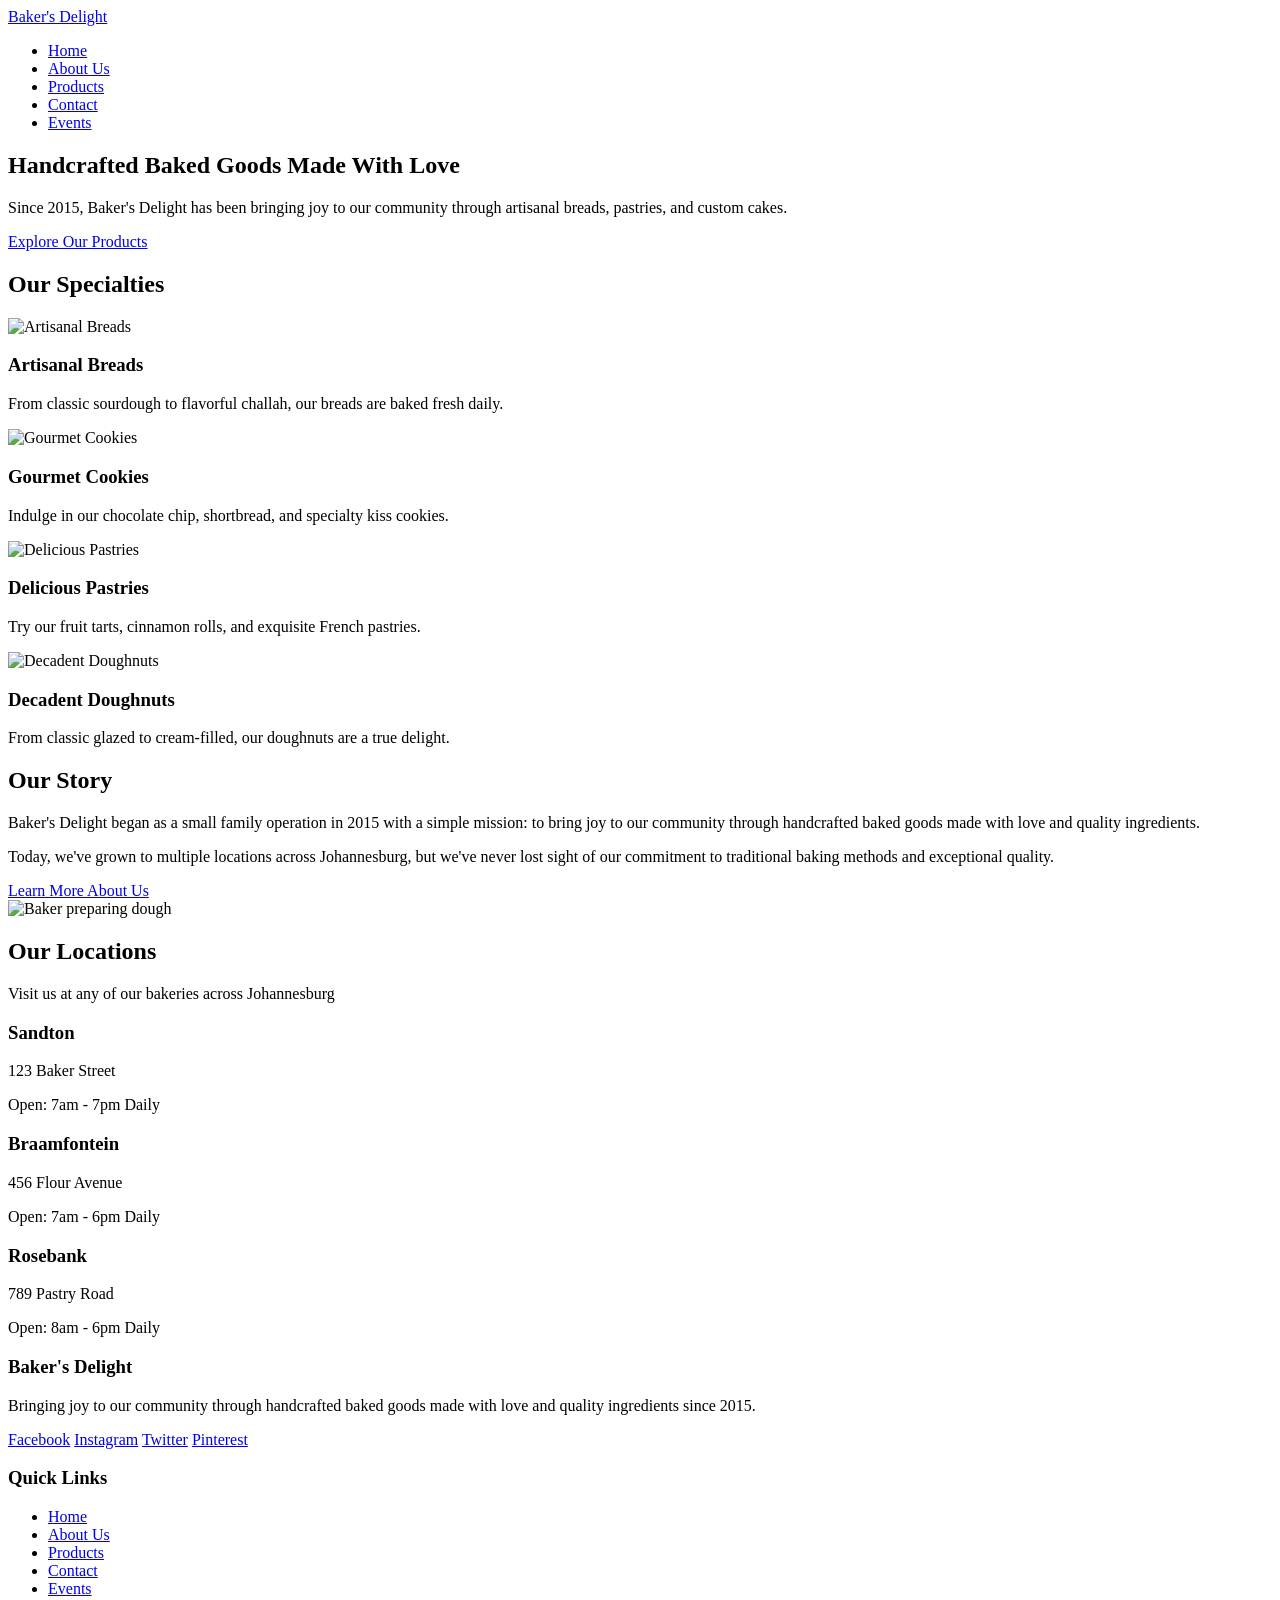
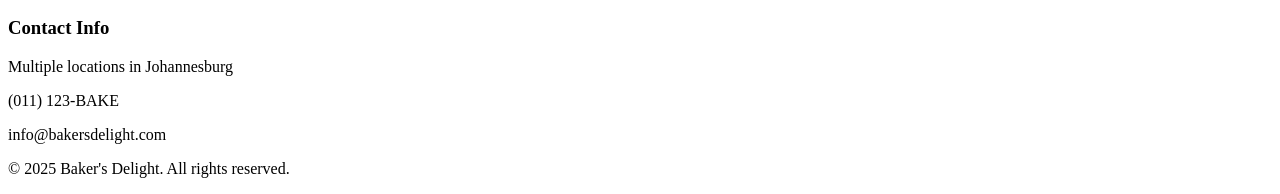
==== Bakers Delight/index.html @ 57fa1508 "Add files via upload" ====
<!DOCTYPE html>
<html lang="en">
<head>
    <meta charset="UTF-8">
    <meta name="viewport" content="width=device-width, initial-scale=1.0">
    <title>Baker's Delight - Artisanal Bakery</title>
</head>
<body>
    <!-- Header -->
    <header>
        <div>
            <a href="index.html">Baker's Delight</a>
            <nav>
                <ul>
                    <li><a href="index.html">Home</a></li>
                    <li><a href="about.html">About Us</a></li>
                    <li><a href="products.html">Products</a></li>
                    <li><a href="contact.html">Contact</a></li>
                    <li><a href="events.html">Events</a></li>
                </ul>
            </nav>
        </div>
    </header>

    <!-- Hero Section -->
    <section>
        <div>
            <h1>Handcrafted Baked Goods Made With Love</h1>
            <p>Since 2015, Baker's Delight has been bringing joy to our community through artisanal breads, pastries, and custom cakes.</p>
            <a href="products.html">Explore Our Products</a>
        </div>
    </section>

    <!-- Featured Products -->
    <section>
        <h2>Our Specialties</h2>
        <div>
            <div>
                <div>
                    <img src="https://images.unsplash.com/photo-1549931319-a545dcf3bc73?ixlib=rb-4.0.3&auto=format&fit=crop&w=300&q=80" alt="Artisanal Breads" width="300">
                </div>
                <div>
                    <h3>Artisanal Breads</h3>
                    <p>From classic sourdough to flavorful challah, our breads are baked fresh daily.</p>
                </div>
            </div>
            <div>
                <div>
                    <img src="https://images.unsplash.com/photo-1499636136210-6f4ee915583e?ixlib=rb-4.0.3&auto=format&fit=crop&w=300&q=80" alt="Gourmet Cookies" width="300">
                </div>
                <div>
                    <h3>Gourmet Cookies</h3>
                    <p>Indulge in our chocolate chip, shortbread, and specialty kiss cookies.</p>
                </div>
            </div>
            <div>
                <div>
                    <img src="https://images.unsplash.com/photo-1558315955-9c092d95b9da?ixlib=rb-4.0.3&auto=format&fit=crop&w=300&q=80" alt="Delicious Pastries" width="300">
                </div>
                <div>
                    <h3>Delicious Pastries</h3>
                    <p>Try our fruit tarts, cinnamon rolls, and exquisite French pastries.</p>
                </div>
            </div>
            <div>
                <div>
                    <img src="https://images.unsplash.com/photo-1551106652-a5bcf4b29ab6?ixlib=rb-4.0.3&auto=format&fit=crop&w=300&q=80" alt="Decadent Doughnuts" width="300">
                </div>
                <div>
                    <h3>Decadent Doughnuts</h3>
                    <p>From classic glazed to cream-filled, our doughnuts are a true delight.</p>
                </div>
            </div>
        </div>
    </section>

    <!-- About Preview -->
    <section>
        <div>
            <div>
                <h2>Our Story</h2>
                <p>Baker's Delight began as a small family operation in 2015 with a simple mission: to bring joy to our community through handcrafted baked goods made with love and quality ingredients.</p>
                <p>Today, we've grown to multiple locations across Johannesburg, but we've never lost sight of our commitment to traditional baking methods and exceptional quality.</p>
                <a href="about.html">Learn More About Us</a>
            </div>
            <div>
                <img src="https://images.unsplash.com/photo-1555507036-ab794f24d8c7?ixlib=rb-4.0.3&auto=format&fit=crop&w=300&q=80" alt="Baker preparing dough" width="300">
            </div>
        </div>
    </section>

    <!-- Locations Preview -->
    <section>
        <div>
            <h2>Our Locations</h2>
            <p>Visit us at any of our bakeries across Johannesburg</p>
            <div>
                <div>
                    <h3>Sandton</h3>
                    <p>123 Baker Street</p>
                    <p>Open: 7am - 7pm Daily</p>
                </div>
                <div>
                    <h3>Braamfontein</h3>
                    <p>456 Flour Avenue</p>
                    <p>Open: 7am - 6pm Daily</p>
                </div>
                <div>
                    <h3>Rosebank</h3>
                    <p>789 Pastry Road</p>
                    <p>Open: 8am - 6pm Daily</p>
                </div>
            </div>
        </div>
    </section>

    <!-- Footer -->
    <footer>
        <div>
            <div>
                <div>
                    <h3>Baker's Delight</h3>
                    <p>Bringing joy to our community through handcrafted baked goods made with love and quality ingredients since 2015.</p>
                    <div>
                        <a href="#">Facebook</a>
                        <a href="#">Instagram</a>
                        <a href="#">Twitter</a>
                        <a href="#">Pinterest</a>
                    </div>
                </div>
                <div>
                    <h3>Quick Links</h3>
                    <ul>
                        <li><a href="index.html">Home</a></li>
                        <li><a href="about.html">About Us</a></li>
                        <li><a href="products.html">Products</a></li>
                        <li><a href="contact.html">Contact</a></li>
                        <li><a href="events.html">Events</a></li>
                    </ul>
                </div>
                <div>
                    <h3>Contact Info</h3>
                    <p>Multiple locations in Johannesburg</p>
                    <p>(011) 123-BAKE</p>
                    <p>info@bakersdelight.com</p>
                </div>
            </div>
            <div>
                <p>&copy; 2025 Baker's Delight. All rights reserved.</p>
            </div>
        </div>
    </footer>
</body>
</html>
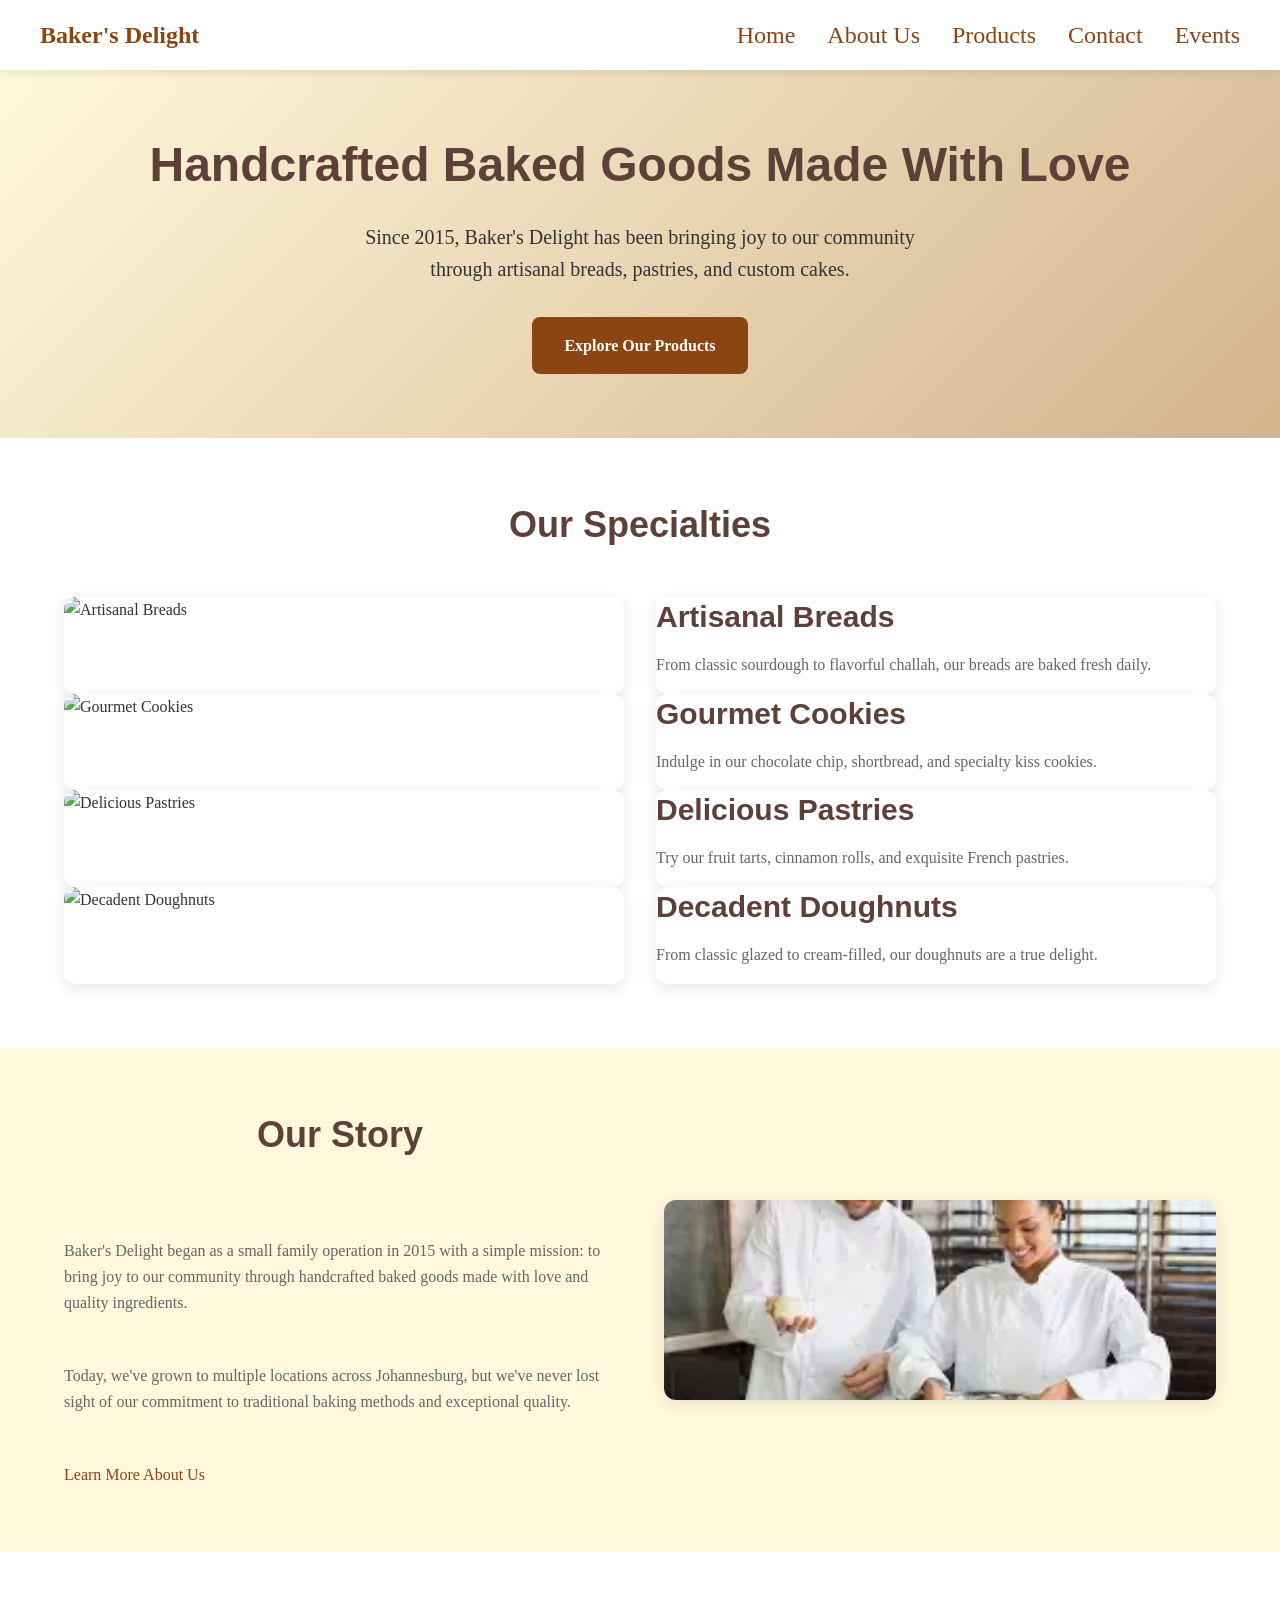
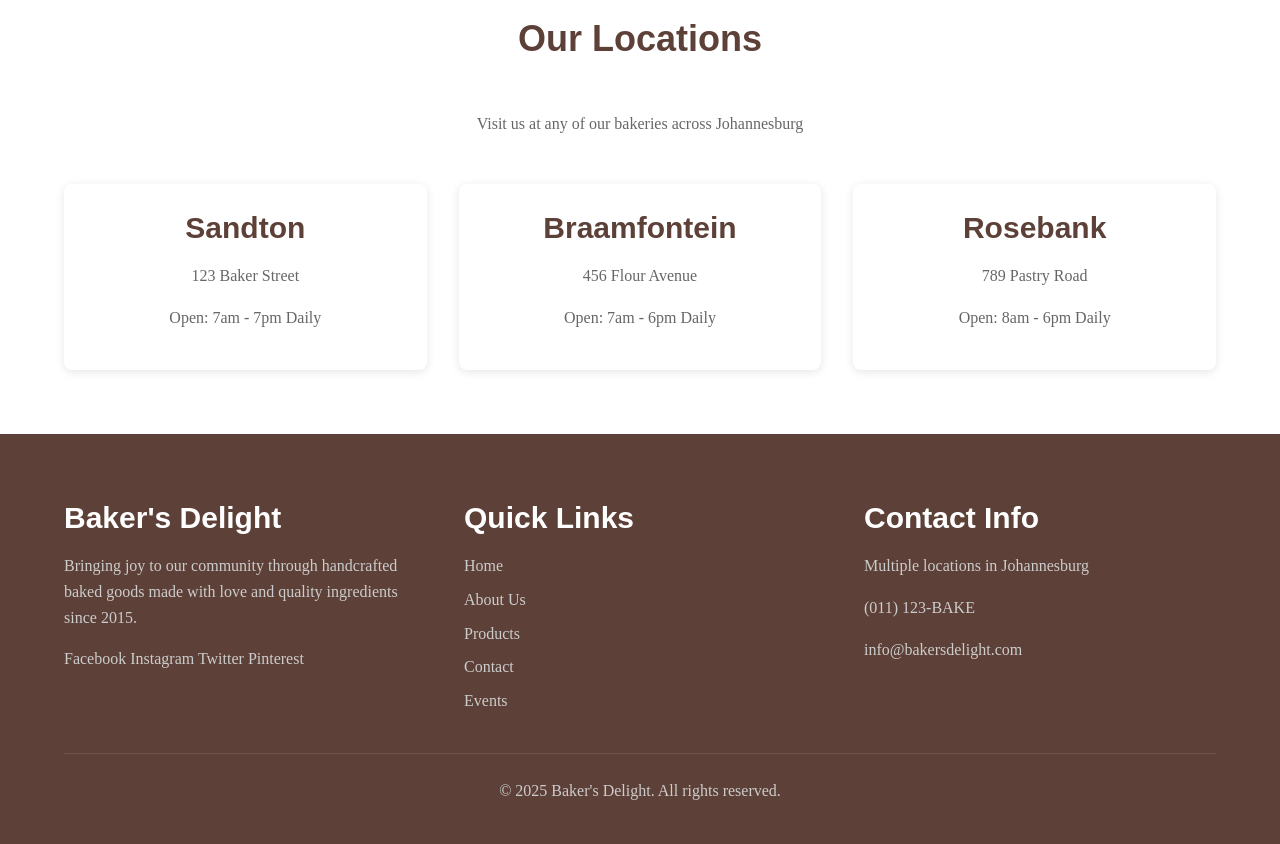
==== commit 1e137101: "Add files via upload" ====
--- a/Bakers Delight/index.html
+++ b/Bakers Delight/index.html
@@ -3,6 +3,7 @@
 <head>
     <meta charset="UTF-8">
     <meta name="viewport" content="width=device-width, initial-scale=1.0">
+    <link rel="stylesheet" href="css/style.css">
     <title>Baker's Delight - Artisanal Bakery</title>
 </head>
 <body>
@@ -84,7 +85,7 @@
                 <a href="about.html">Learn More About Us</a>
             </div>
             <div>
-                <img src="https://images.unsplash.com/photo-1555507036-ab794f24d8c7?ixlib=rb-4.0.3&auto=format&fit=crop&w=300&q=80" alt="Baker preparing dough" width="300">
+                <img src="images/Bakers_preparing_dough.webp" alt="Baker preparing dough" width="300">
             </div>
         </div>
     </section>
--- a/Bakers Delight/css/style.css
+++ b/Bakers Delight/css/style.css
@@ -0,0 +1,533 @@
+/* ===== CSS RESET & BASE STYLES ===== */
+* {
+    margin: 0;
+    padding: 0;
+    box-sizing: border-box;
+}
+
+:root {
+    /* ===== COLOR SCHEME ===== */
+    --primary-color: #8B4513; /* SaddleBrown - Warm bakery tone */
+    --secondary-color: #D2B48C; /* Tan - Light neutral */
+    --accent-color: #A52A2A; /* Brown - Rich accent */
+    --light-color: #FFF8DC; /* Cornsilk - Light background */
+    --dark-color: #5D4037; /* Dark Brown */
+    --text-color: #333333;
+    --text-light: #666666;
+    --white: #FFFFFF;
+    
+    /* ===== TYPOGRAPHY SCALE ===== */
+    --fs-xs: 0.75rem;   /* 12px */
+    --fs-sm: 0.875rem;  /* 14px */
+    --fs-base: 1rem;    /* 16px */
+    --fs-md: 1.125rem;  /* 18px */
+    --fs-lg: 1.25rem;   /* 20px */
+    --fs-xl: 1.5rem;    /* 24px */
+    --fs-2xl: 1.875rem; /* 30px */
+    --fs-3xl: 2.25rem;  /* 36px */
+    --fs-4xl: 3rem;     /* 48px */
+    
+    /* ===== SPACING ===== */
+    --space-xs: 0.5rem;   /* 8px */
+    --space-sm: 1rem;     /* 16px */
+    --space-md: 1.5rem;   /* 24px */
+    --space-lg: 2rem;     /* 32px */
+    --space-xl: 3rem;     /* 48px */
+    --space-2xl: 4rem;    /* 64px */
+    
+    /* ===== BORDER RADIUS ===== */
+    --border-radius: 8px;
+    --border-radius-lg: 12px;
+}
+
+/* ===== BASE TYPOGRAPHY ===== */
+body {
+    font-family: 'Georgia', 'Times New Roman', serif;
+    font-size: var(--fs-base);
+    line-height: 1.6;
+    color: var(--text-color);
+    background-color: var(--white);
+}
+
+h1, h2, h3, h4, h5, h6 {
+    font-family: 'Arial', 'Helvetica', sans-serif;
+    font-weight: 700;
+    line-height: 1.3;
+    margin-bottom: var(--space-sm);
+    color: var(--dark-color);
+}
+
+h1 { font-size: var(--fs-4xl); }
+h2 { font-size: var(--fs-3xl); }
+h3 { font-size: var(--fs-2xl); }
+h4 { font-size: var(--fs-xl); }
+h5 { font-size: var(--fs-lg); }
+h6 { font-size: var(--fs-md); }
+
+p {
+    margin-bottom: var(--space-sm);
+    color: var(--text-light);
+}
+
+a {
+    color: var(--primary-color);
+    text-decoration: none;
+    transition: color 0.3s ease;
+}
+
+a:hover {
+    color: var(--accent-color);
+}
+
+/* ===== LAYOUT CONTAINERS ===== */
+.container {
+    max-width: 1200px;
+    margin: 0 auto;
+    padding: 0 var(--space-md);
+}
+
+body > div,
+header > div,
+section > div,
+footer > div {
+    max-width: 1200px;
+    margin: 0 auto;
+    padding: 0 var(--space-md);
+}
+
+/* ===== HEADER STYLES ===== */
+header {
+    background-color: var(--white);
+    box-shadow: 0 2px 10px rgba(0,0,0,0.1);
+    position: sticky;
+    top: 0;
+    z-index: 1000;
+}
+
+header > div {
+    display: flex;
+    justify-content: space-between;
+    align-items: center;
+    padding: var(--space-sm) 0;
+}
+
+header a {
+    font-size: var(--fs-xl);
+    font-weight: bold;
+    color: var(--primary-color);
+}
+
+nav ul {
+    display: flex;
+    list-style: none;
+    gap: var(--space-lg);
+}
+
+nav a {
+    font-weight: 500;
+    padding: var(--space-xs) 0;
+    position: relative;
+}
+
+nav a:hover {
+    color: var(--accent-color);
+}
+
+nav a::after {
+    content: '';
+    position: absolute;
+    bottom: 0;
+    left: 0;
+    width: 0;
+    height: 2px;
+    background-color: var(--accent-color);
+    transition: width 0.3s ease;
+}
+
+nav a:hover::after {
+    width: 100%;
+}
+
+/* ===== HERO SECTION (First section on homepage) ===== */
+body > section:first-of-type {
+    background: linear-gradient(135deg, var(--light-color) 0%, var(--secondary-color) 100%);
+    padding: var(--space-2xl) 0;
+    text-align: center;
+}
+
+body > section:first-of-type h1 {
+    font-size: var(--fs-4xl);
+    margin-bottom: var(--space-md);
+    color: var(--dark-color);
+}
+
+body > section:first-of-type p {
+    font-size: var(--fs-lg);
+    max-width: 600px;
+    margin: 0 auto var(--space-lg);
+    color: var(--text-color);
+}
+
+body > section:first-of-type a {
+    display: inline-block;
+    background-color: var(--primary-color);
+    color: var(--white);
+    padding: var(--space-sm) var(--space-lg);
+    border-radius: var(--border-radius);
+    font-weight: bold;
+    transition: all 0.3s ease;
+}
+
+body > section:first-of-type a:hover {
+    background-color: var(--accent-color);
+    transform: translateY(-2px);
+    box-shadow: 0 4px 15px rgba(0,0,0,0.2);
+}
+
+/* ===== GENERAL SECTION STYLES ===== */
+section {
+    padding: var(--space-2xl) 0;
+}
+
+section h2 {
+    text-align: center;
+    margin-bottom: var(--space-xl);
+}
+
+/* ===== FEATURED PRODUCTS/SPECIALTIES (Homepage) ===== */
+section > div > div {
+    display: grid;
+    grid-template-columns: repeat(auto-fit, minmax(280px, 1fr));
+    gap: var(--space-lg);
+}
+
+section > div > div > div {
+    background: var(--white);
+    border-radius: var(--border-radius-lg);
+    overflow: hidden;
+    box-shadow: 0 4px 15px rgba(0,0,0,0.1);
+    transition: transform 0.3s ease;
+}
+
+section > div > div > div:hover {
+    transform: translateY(-5px);
+}
+
+section img {
+    width: 100%;
+    height: 200px;
+    object-fit: cover;
+}
+
+section > div > div > div > div:last-child {
+    padding: var(--space-md);
+}
+
+/* ===== ABOUT PREVIEW/STORY SECTION (Homepage) ===== */
+section:nth-of-type(3) {
+    background-color: var(--light-color);
+}
+
+section:nth-of-type(3) > div {
+    display: grid;
+    grid-template-columns: 1fr 1fr;
+    gap: var(--space-xl);
+    align-items: center;
+}
+
+section:nth-of-type(3) img {
+    width: 100%;
+    border-radius: var(--border-radius-lg);
+    box-shadow: 0 4px 15px rgba(0,0,0,0.1);
+}
+
+/* ===== LOCATIONS SECTION (Homepage) ===== */
+section:nth-of-type(4) > div > p {
+    text-align: center;
+    margin-bottom: var(--space-xl);
+}
+
+section:nth-of-type(4) > div > div {
+    display: grid;
+    grid-template-columns: repeat(auto-fit, minmax(250px, 1fr));
+    gap: var(--space-lg);
+}
+
+section:nth-of-type(4) > div > div > div {
+    text-align: center;
+    padding: var(--space-md);
+    background: var(--white);
+    border-radius: var(--border-radius);
+    box-shadow: 0 2px 10px rgba(0,0,0,0.1);
+}
+
+/* ===== PRODUCTS PAGE SPECIFIC STYLES ===== */
+.products-section h3 {
+    margin-top: var(--space-xl);
+    padding-bottom: var(--space-sm);
+    border-bottom: 2px solid var(--secondary-color);
+}
+
+.products-section > div > div {
+    display: grid;
+    grid-template-columns: repeat(auto-fit, minmax(300px, 1fr));
+    gap: var(--space-lg);
+    margin-bottom: var(--space-xl);
+}
+
+.products-section > div > div > div {
+    background: var(--white);
+    border-radius: var(--border-radius);
+    overflow: hidden;
+    box-shadow: 0 2px 10px rgba(0,0,0,0.1);
+    transition: transform 0.3s ease;
+}
+
+.products-section > div > div > div:hover {
+    transform: translateY(-3px);
+}
+
+.products-section > div > div > div img {
+    width: 100%;
+    height: 200px;
+    object-fit: cover;
+}
+
+.products-section > div > div > div > div:last-child {
+    padding: var(--space-md);
+}
+
+.products-section > div > div > div > div:last-child > div {
+    display: flex;
+    justify-content: space-between;
+    align-items: center;
+    margin-top: var(--space-sm);
+}
+
+.products-section > div > div > div > div:last-child a {
+    background-color: var(--primary-color);
+    color: var(--white);
+    padding: var(--space-xs) var(--space-md);
+    border-radius: var(--border-radius);
+    font-weight: bold;
+    transition: all 0.3s ease;
+}
+
+.products-section > div > div > div > div:last-child a:hover {
+    background-color: var(--accent-color);
+}
+
+/* ===== EVENTS PAGE SPECIFIC STYLES ===== */
+.events-section > div > div > div {
+    background: var(--white);
+    padding: var(--space-md);
+    border-radius: var(--border-radius);
+    box-shadow: 0 2px 10px rgba(0,0,0,0.1);
+    margin-bottom: var(--space-md);
+}
+
+.events-section > div > div > div > div:first-child {
+    background-color: var(--primary-color);
+    color: var(--white);
+    padding: var(--space-xs) var(--space-sm);
+    border-radius: var(--border-radius);
+    display: inline-block;
+    margin-bottom: var(--space-sm);
+    font-weight: bold;
+}
+
+/* ===== CONTACT PAGE SPECIFIC STYLES ===== */
+.contact-section > div {
+    display: grid;
+    grid-template-columns: 1fr 1fr;
+    gap: var(--space-xl);
+}
+
+.contact-section > div > div > div {
+    display: grid;
+    grid-template-columns: repeat(auto-fit, minmax(250px, 1fr));
+    gap: var(--space-md);
+    margin-top: var(--space-md);
+}
+
+.contact-section > div > div > div > div {
+    background: var(--white);
+    padding: var(--space-md);
+    border-radius: var(--border-radius);
+    box-shadow: 0 2px 10px rgba(0,0,0,0.1);
+}
+
+/* ===== FORM STYLES ===== */
+form {
+    display: flex;
+    flex-direction: column;
+    gap: var(--space-md);
+}
+
+form div {
+    display: flex;
+    flex-direction: column;
+}
+
+label {
+    margin-bottom: var(--space-xs);
+    font-weight: bold;
+}
+
+input, select, textarea {
+    padding: var(--space-sm);
+    border: 1px solid #ddd;
+    border-radius: var(--border-radius);
+    font-family: inherit;
+    font-size: var(--fs-base);
+    transition: border-color 0.3s ease;
+}
+
+input:focus, select:focus, textarea:focus {
+    outline: none;
+    border-color: var(--primary-color);
+}
+
+button {
+    background-color: var(--primary-color);
+    color: var(--white);
+    padding: var(--space-sm) var(--space-lg);
+    border: none;
+    border-radius: var(--border-radius);
+    font-size: var(--fs-md);
+    font-weight: bold;
+    cursor: pointer;
+    transition: all 0.3s ease;
+}
+
+button:hover {
+    background-color: var(--accent-color);
+    transform: translateY(-2px);
+}
+
+/* ===== FOOTER STYLES ===== */
+footer {
+    background-color: var(--dark-color);
+    color: var(--white);
+    padding: var(--space-2xl) 0 var(--space-md);
+}
+
+footer > div > div:first-child {
+    display: grid;
+    grid-template-columns: repeat(auto-fit, minmax(250px, 1fr));
+    gap: var(--space-xl);
+    margin-bottom: var(--space-lg);
+}
+
+footer h3 {
+    color: var(--white);
+    margin-bottom: var(--space-sm);
+}
+
+footer p, footer a {
+    color: #ccc;
+}
+
+footer a:hover {
+    color: var(--white);
+}
+
+footer ul {
+    list-style: none;
+}
+
+footer ul li {
+    margin-bottom: var(--space-xs);
+}
+
+footer > div > div:last-child {
+    text-align: center;
+    padding-top: var(--space-md);
+    border-top: 1px solid rgba(255,255,255,0.1);
+}
+
+/* ===== RESPONSIVE DESIGN - TABLET ===== */
+@media (max-width: 768px) {
+    :root {
+        --fs-4xl: 2.5rem;
+        --fs-3xl: 2rem;
+        --fs-2xl: 1.5rem;
+    }
+    
+    header > div {
+        flex-direction: column;
+        gap: var(--space-md);
+    }
+    
+    nav ul {
+        flex-wrap: wrap;
+        justify-content: center;
+        gap: var(--space-md);
+    }
+    
+    section:nth-of-type(3) > div,
+    .contact-section > div {
+        grid-template-columns: 1fr;
+        gap: var(--space-lg);
+    }
+    
+    section:nth-of-type(3) img {
+        order: -1;
+    }
+    
+    footer > div > div:first-child {
+        grid-template-columns: 1fr;
+        text-align: center;
+    }
+}
+
+/* ===== RESPONSIVE DESIGN - MOBILE ===== */
+@media (max-width: 480px) {
+    :root {
+        --fs-4xl: 2rem;
+        --fs-3xl: 1.75rem;
+        --fs-2xl: 1.25rem;
+    }
+    
+    body > div,
+    header > div,
+    section > div,
+    footer > div {
+        padding: 0 var(--space-sm);
+    }
+    
+    section {
+        padding: var(--space-xl) 0;
+    }
+    
+    section > div > div {
+        grid-template-columns: 1fr;
+    }
+    
+    nav ul {
+        flex-direction: column;
+        align-items: center;
+        gap: var(--space-sm);
+    }
+}
+
+/* ===== RESPONSIVE IMAGES ===== */
+img {
+    max-width: 100%;
+    height: auto;
+}
+
+/* ===== ACCESSIBILITY ===== */
+@media (prefers-reduced-motion: reduce) {
+    *, *::before, *::after {
+        animation-duration: 0.01ms !important;
+        animation-iteration-count: 1 !important;
+        transition-duration: 0.01ms !important;
+    }
+}
+
+/* ===== FOCUS STYLES FOR ACCESSIBILITY ===== */
+a:focus, button:focus, input:focus, select:focus, textarea:focus {
+    outline: 2px solid var(--primary-color);
+    outline-offset: 2px;
+}
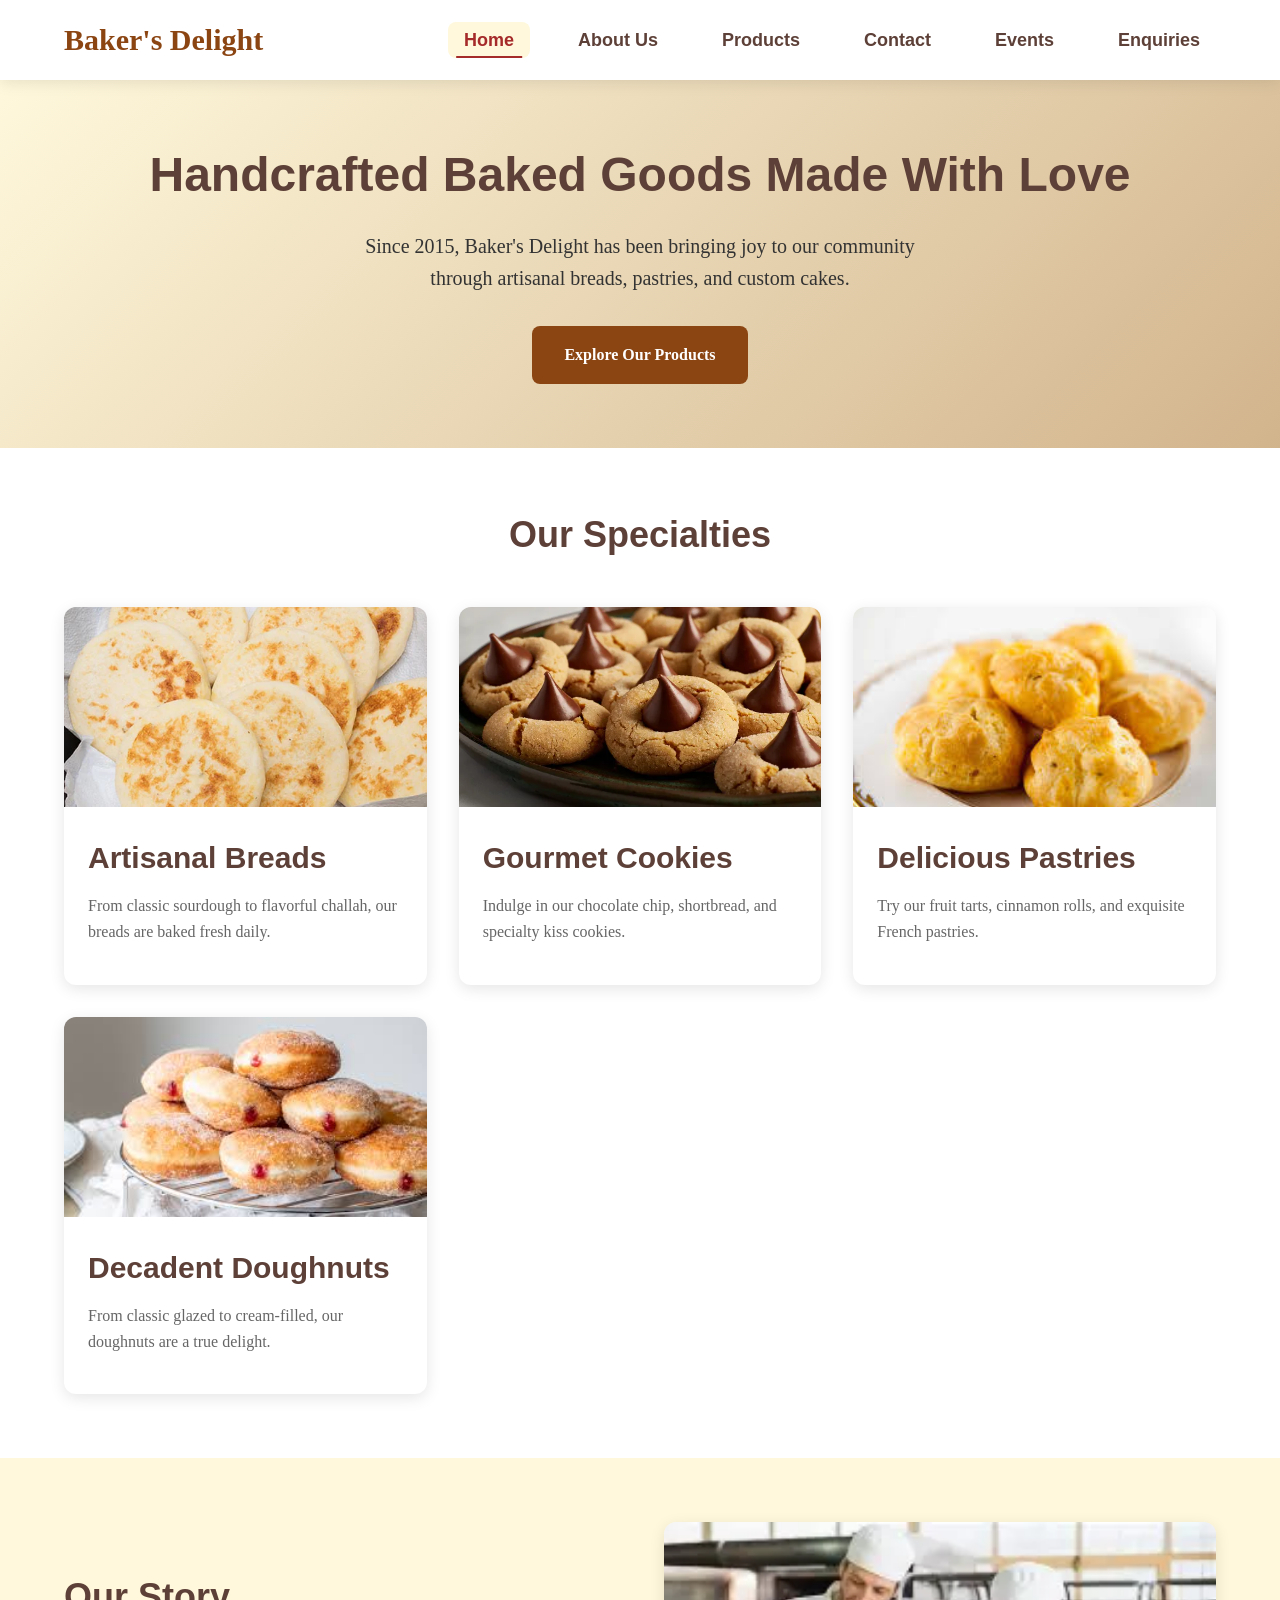
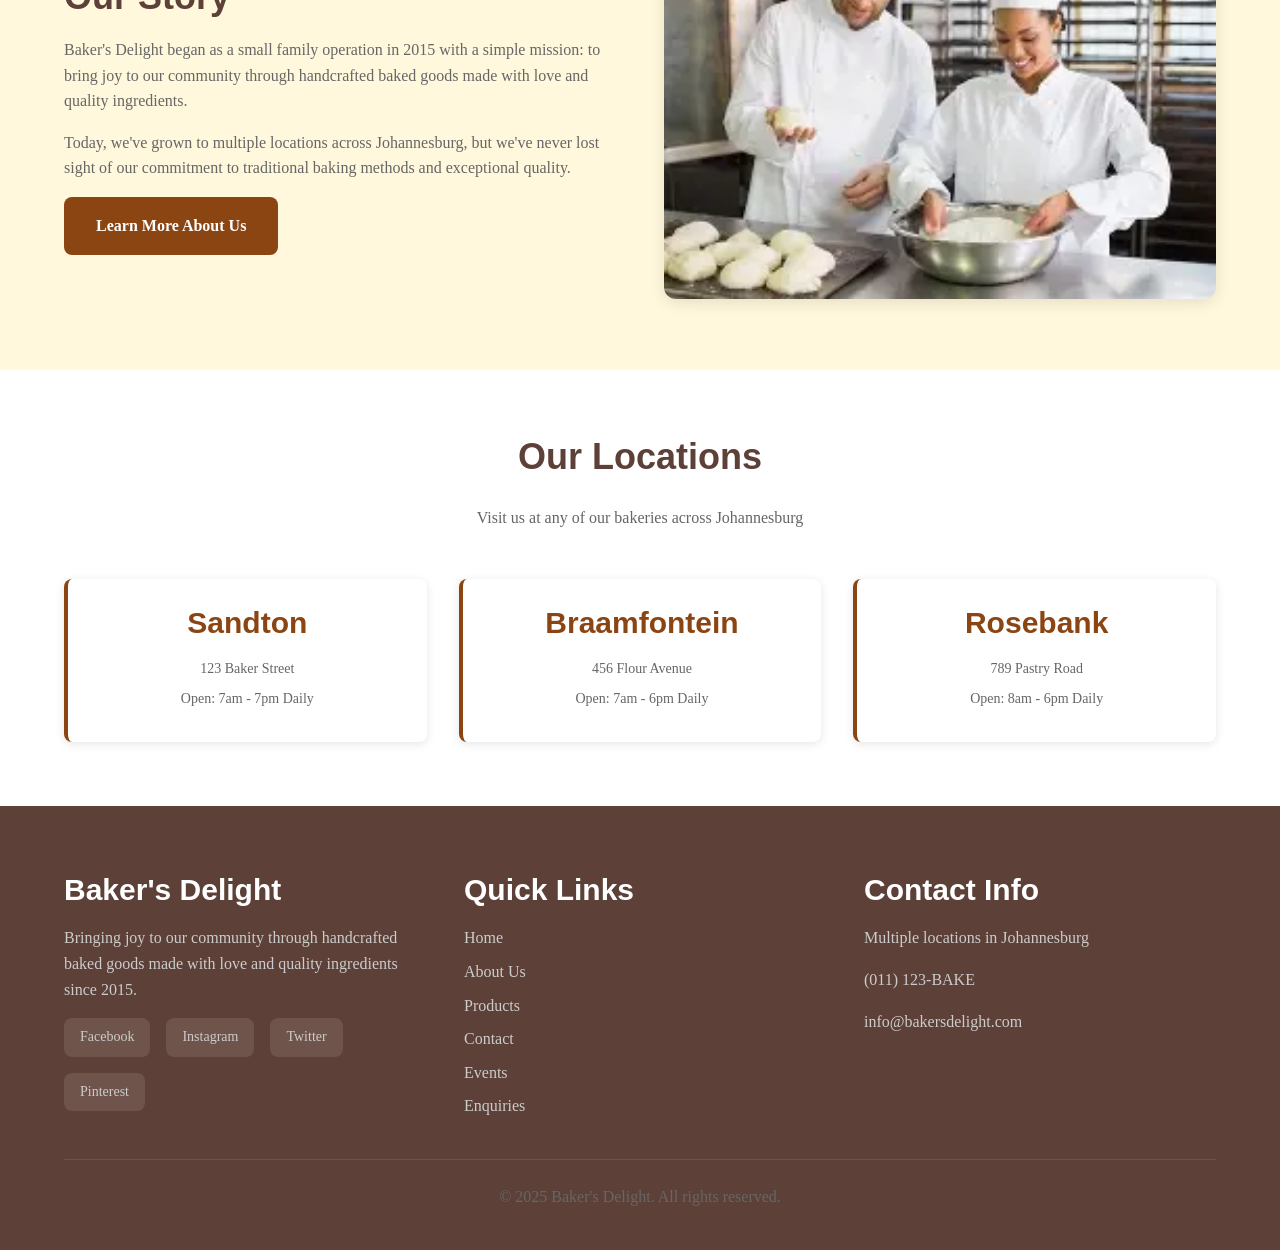
==== commit 116f7932: "Add files via upload" ====
--- a/Bakers Delight/index.html
+++ b/Bakers Delight/index.html
@@ -1,112 +1,124 @@
 <!DOCTYPE html>
 <html lang="en">
 <head>
-    <meta charset="UTF-8">
-    <meta name="viewport" content="width=device-width, initial-scale=1.0">
-    <link rel="stylesheet" href="css/style.css">
-    <title>Baker's Delight - Artisanal Bakery</title>
+    
+   <meta charset="UTF-8">
+<meta name="viewport" content="width=device-width, initial-scale=1.0">
+<title>Baker's Delight - Artisanal Bakery | Fresh Bread & Pastries</title>
+<meta name="description" content="Baker's Delight - Johannesburg's premier artisanal bakery since 2015. Fresh bread, pastries, custom cakes, and baked goods made with love and quality ingredients.">
+<meta name="keywords" content="artisanal bakery, fresh bread, pastries, custom cakes, Johannesburg bakery, baked goods, sourdough, croissants">
+<meta name="author" content="Baker's Delight">
+<link rel="stylesheet" href="css/style.css">
+    
 </head>
 <body>
     <!-- Header -->
     <header>
-        <div>
-            <a href="index.html">Baker's Delight</a>
-            <nav>
-                <ul>
+    <div class="container">
+        <div class="nav-wrapper">
+            <a href="index.html" class="logo">Baker's Delight</a>
+            <nav class="main-nav">
+                <ul class="nav-menu">
                     <li><a href="index.html">Home</a></li>
                     <li><a href="about.html">About Us</a></li>
                     <li><a href="products.html">Products</a></li>
                     <li><a href="contact.html">Contact</a></li>
                     <li><a href="events.html">Events</a></li>
+                    <li><a href="enquiry.html">Enquiries</a></li>
                 </ul>
             </nav>
         </div>
-    </header>
+    </div>
+</header>
 
     <!-- Hero Section -->
-    <section>
-        <div>
+    <section class="hero">
+        <div class="container">
             <h1>Handcrafted Baked Goods Made With Love</h1>
             <p>Since 2015, Baker's Delight has been bringing joy to our community through artisanal breads, pastries, and custom cakes.</p>
-            <a href="products.html">Explore Our Products</a>
+            <a href="products.html" class="cta-button">Explore Our Products</a>
         </div>
     </section>
 
     <!-- Featured Products -->
-    <section>
-        <h2>Our Specialties</h2>
-        <div>
-            <div>
-                <div>
-                    <img src="https://images.unsplash.com/photo-1549931319-a545dcf3bc73?ixlib=rb-4.0.3&auto=format&fit=crop&w=300&q=80" alt="Artisanal Breads" width="300">
+    <section class="featured-products">
+        <div class="container">
+            <h2>Our Specialties</h2>
+            <div class="products-grid">
+                <div class="product-card">
+                    <div class="product-image">
+                        <img src="images/Arepa.webp" alt="Artisanal Breads" width="300">
+                    </div>
+                    <div class="product-info">
+                        <h3>Artisanal Breads</h3>
+                        <p>From classic sourdough to flavorful challah, our breads are baked fresh daily.</p>
+                    </div>
                 </div>
-                <div>
-                    <h3>Artisanal Breads</h3>
-                    <p>From classic sourdough to flavorful challah, our breads are baked fresh daily.</p>
+                <div class="product-card">
+                    <div class="product-image">
+                        <img src="images/Kiss cookies.webp" alt="Gourmet Cookies" width="300">
+                    </div>
+                    <div class="product-info">
+                        <h3>Gourmet Cookies</h3>
+                        <p>Indulge in our chocolate chip, shortbread, and specialty kiss cookies.</p>
+                    </div>
                 </div>
-            </div>
-            <div>
-                <div>
-                    <img src="https://images.unsplash.com/photo-1499636136210-6f4ee915583e?ixlib=rb-4.0.3&auto=format&fit=crop&w=300&q=80" alt="Gourmet Cookies" width="300">
+                <div class="product-card">
+                    <div class="product-image">
+                        <img src="images/Cheese puffs.jfif" alt="Delicious Pastries" width="300">
+                    </div>
+                    <div class="product-info">
+                        <h3>Delicious Pastries</h3>
+                        <p>Try our fruit tarts, cinnamon rolls, and exquisite French pastries.</p>
+                    </div>
                 </div>
-                <div>
-                    <h3>Gourmet Cookies</h3>
-                    <p>Indulge in our chocolate chip, shortbread, and specialty kiss cookies.</p>
-                </div>
-            </div>
-            <div>
-                <div>
-                    <img src="https://images.unsplash.com/photo-1558315955-9c092d95b9da?ixlib=rb-4.0.3&auto=format&fit=crop&w=300&q=80" alt="Delicious Pastries" width="300">
-                </div>
-                <div>
-                    <h3>Delicious Pastries</h3>
-                    <p>Try our fruit tarts, cinnamon rolls, and exquisite French pastries.</p>
-                </div>
-            </div>
-            <div>
-                <div>
-                    <img src="https://images.unsplash.com/photo-1551106652-a5bcf4b29ab6?ixlib=rb-4.0.3&auto=format&fit=crop&w=300&q=80" alt="Decadent Doughnuts" width="300">
-                </div>
-                <div>
-                    <h3>Decadent Doughnuts</h3>
-                    <p>From classic glazed to cream-filled, our doughnuts are a true delight.</p>
+                <div class="product-card">
+                    <div class="product-image">
+                        <img src="images/Jelly Doughnuts.jfif" alt="Decadent Doughnuts" width="300">
+                    </div>
+                    <div class="product-info">
+                        <h3>Decadent Doughnuts</h3>
+                        <p>From classic glazed to cream-filled, our doughnuts are a true delight.</p>
+                    </div>
                 </div>
             </div>
         </div>
     </section>
 
     <!-- About Preview -->
-    <section>
-        <div>
-            <div>
-                <h2>Our Story</h2>
-                <p>Baker's Delight began as a small family operation in 2015 with a simple mission: to bring joy to our community through handcrafted baked goods made with love and quality ingredients.</p>
-                <p>Today, we've grown to multiple locations across Johannesburg, but we've never lost sight of our commitment to traditional baking methods and exceptional quality.</p>
-                <a href="about.html">Learn More About Us</a>
-            </div>
-            <div>
-                <img src="images/Bakers_preparing_dough.webp" alt="Baker preparing dough" width="300">
+    <section class="about-preview">
+        <div class="container">
+            <div class="about-content">
+                <div class="about-text">
+                    <h2>Our Story</h2>
+                    <p>Baker's Delight began as a small family operation in 2015 with a simple mission: to bring joy to our community through handcrafted baked goods made with love and quality ingredients.</p>
+                    <p>Today, we've grown to multiple locations across Johannesburg, but we've never lost sight of our commitment to traditional baking methods and exceptional quality.</p>
+                    <a href="about.html" class="cta-button">Learn More About Us</a>
+                </div>
+                <div class="about-image">
+                    <img src="images/Bakers_preparing_dough.webp" alt="Baker preparing dough" width="300">
+                </div>
             </div>
         </div>
     </section>
 
     <!-- Locations Preview -->
-    <section>
-        <div>
+    <section class="locations-preview">
+        <div class="container">
             <h2>Our Locations</h2>
             <p>Visit us at any of our bakeries across Johannesburg</p>
-            <div>
-                <div>
+            <div class="locations-grid">
+                <div class="location-card">
                     <h3>Sandton</h3>
                     <p>123 Baker Street</p>
                     <p>Open: 7am - 7pm Daily</p>
                 </div>
-                <div>
+                <div class="location-card">
                     <h3>Braamfontein</h3>
                     <p>456 Flour Avenue</p>
                     <p>Open: 7am - 6pm Daily</p>
                 </div>
-                <div>
+                <div class="location-card">
                     <h3>Rosebank</h3>
                     <p>789 Pastry Road</p>
                     <p>Open: 8am - 6pm Daily</p>
@@ -117,19 +129,19 @@
 
     <!-- Footer -->
     <footer>
-        <div>
-            <div>
-                <div>
+        <div class="container">
+            <div class="footer-content">
+                <div class="footer-section">
                     <h3>Baker's Delight</h3>
                     <p>Bringing joy to our community through handcrafted baked goods made with love and quality ingredients since 2015.</p>
-                    <div>
+                    <div class="social-links">
                         <a href="#">Facebook</a>
                         <a href="#">Instagram</a>
                         <a href="#">Twitter</a>
                         <a href="#">Pinterest</a>
                     </div>
                 </div>
-                <div>
+                <div class="footer-section">
                     <h3>Quick Links</h3>
                     <ul>
                         <li><a href="index.html">Home</a></li>
@@ -137,19 +149,22 @@
                         <li><a href="products.html">Products</a></li>
                         <li><a href="contact.html">Contact</a></li>
                         <li><a href="events.html">Events</a></li>
+                        <li><a href="enquiry.html">Enquiries</a></li>
                     </ul>
                 </div>
-                <div>
+                <div class="footer-section">
                     <h3>Contact Info</h3>
                     <p>Multiple locations in Johannesburg</p>
                     <p>(011) 123-BAKE</p>
                     <p>info@bakersdelight.com</p>
                 </div>
             </div>
-            <div>
+            <div class="footer-bottom">
                 <p>&copy; 2025 Baker's Delight. All rights reserved.</p>
             </div>
         </div>
     </footer>
+
+    <script src="script.js"></script>
 </body>
-</html>+</html>
--- a/Bakers Delight/css/style.css
+++ b/Bakers Delight/css/style.css
@@ -7,40 +7,40 @@
 
 :root {
     /* ===== COLOR SCHEME ===== */
-    --primary-color: #8B4513; /* SaddleBrown - Warm bakery tone */
-    --secondary-color: #D2B48C; /* Tan - Light neutral */
-    --accent-color: #A52A2A; /* Brown - Rich accent */
-    --light-color: #FFF8DC; /* Cornsilk - Light background */
-    --dark-color: #5D4037; /* Dark Brown */
+    --primary-color: #8B4513;
+    --secondary-color: #D2B48C;
+    --accent-color: #A52A2A;
+    --light-color: #FFF8DC;
+    --dark-color: #5D4037;
     --text-color: #333333;
     --text-light: #666666;
     --white: #FFFFFF;
     
     /* ===== TYPOGRAPHY SCALE ===== */
-    --fs-xs: 0.75rem;   /* 12px */
-    --fs-sm: 0.875rem;  /* 14px */
-    --fs-base: 1rem;    /* 16px */
-    --fs-md: 1.125rem;  /* 18px */
-    --fs-lg: 1.25rem;   /* 20px */
-    --fs-xl: 1.5rem;    /* 24px */
-    --fs-2xl: 1.875rem; /* 30px */
-    --fs-3xl: 2.25rem;  /* 36px */
-    --fs-4xl: 3rem;     /* 48px */
+    --fs-xs: 0.75rem;
+    --fs-sm: 0.875rem;
+    --fs-base: 1rem;
+    --fs-md: 1.125rem;
+    --fs-lg: 1.25rem;
+    --fs-xl: 1.5rem;
+    --fs-2xl: 1.875rem;
+    --fs-3xl: 2.25rem;
+    --fs-4xl: 3rem;
     
     /* ===== SPACING ===== */
-    --space-xs: 0.5rem;   /* 8px */
-    --space-sm: 1rem;     /* 16px */
-    --space-md: 1.5rem;   /* 24px */
-    --space-lg: 2rem;     /* 32px */
-    --space-xl: 3rem;     /* 48px */
-    --space-2xl: 4rem;    /* 64px */
+    --space-xs: 0.5rem;
+    --space-sm: 1rem;
+    --space-md: 1.5rem;
+    --space-lg: 2rem;
+    --space-xl: 3rem;
+    --space-2xl: 4rem;
     
     /* ===== BORDER RADIUS ===== */
     --border-radius: 8px;
     --border-radius-lg: 12px;
 }
 
-/* ===== BASE TYPOGRAPHY ===== */
+/* ===== BASE STYLES ===== */
 body {
     font-family: 'Georgia', 'Times New Roman', serif;
     font-size: var(--fs-base);
@@ -86,89 +86,162 @@
     padding: 0 var(--space-md);
 }
 
-body > div,
-header > div,
-section > div,
-footer > div {
-    max-width: 1200px;
-    margin: 0 auto;
-    padding: 0 var(--space-md);
-}
-
-/* ===== HEADER STYLES ===== */
+/* ===== CONSISTENT HEADER & NAVIGATION STYLES ===== */
 header {
     background-color: var(--white);
-    box-shadow: 0 2px 10px rgba(0,0,0,0.1);
+    box-shadow: 0 2px 15px rgba(0,0,0,0.1);
     position: sticky;
     top: 0;
     z-index: 1000;
-}
-
-header > div {
+    padding: 0;
+}
+
+header .container {
+    padding: 0 var(--space-md);
+}
+
+.nav-wrapper {
     display: flex;
     justify-content: space-between;
     align-items: center;
     padding: var(--space-sm) 0;
 }
 
-header a {
-    font-size: var(--fs-xl);
+.logo {
+    font-size: var(--fs-2xl);
     font-weight: bold;
     color: var(--primary-color);
-}
-
-nav ul {
+    text-decoration: none;
+    transition: color 0.3s ease;
+}
+
+.logo:hover {
+    color: var(--accent-color);
+}
+
+.main-nav {
+    display: flex;
+    align-items: center;
+}
+
+.nav-menu {
     display: flex;
     list-style: none;
     gap: var(--space-lg);
-}
-
-nav a {
-    font-weight: 500;
-    padding: var(--space-xs) 0;
+    margin: 0;
+    padding: 0;
+}
+
+.nav-menu li {
+    margin: 0;
+}
+
+.nav-menu a {
+    font-family: 'Arial', 'Helvetica', sans-serif;
+    font-weight: 600;
+    font-size: var(--fs-md);
+    color: var(--dark-color);
+    text-decoration: none;
+    padding: var(--space-xs) var(--space-sm);
+    border-radius: var(--border-radius);
+    transition: all 0.3s ease;
     position: relative;
 }
 
-nav a:hover {
+.nav-menu a:hover {
     color: var(--accent-color);
-}
-
-nav a::after {
+    background-color: var(--light-color);
+}
+
+.nav-menu a::after {
     content: '';
     position: absolute;
     bottom: 0;
-    left: 0;
+    left: 50%;
     width: 0;
     height: 2px;
     background-color: var(--accent-color);
-    transition: width 0.3s ease;
-}
-
-nav a:hover::after {
-    width: 100%;
-}
-
-/* ===== HERO SECTION (First section on homepage) ===== */
-body > section:first-of-type {
+    transition: all 0.3s ease;
+    transform: translateX(-50%);
+}
+
+.nav-menu a:hover::after {
+    width: 80%;
+}
+
+/* Current page highlight */
+.nav-menu a[href*="index.html"]:not([href*="enquiry"]):not([href*="products"]):not([href*="about"]):not([href*="contact"]):not([href*="events"]),
+.nav-menu a[aria-current="page"] {
+    color: var(--accent-color);
+    background-color: var(--light-color);
+}
+
+.nav-menu a[href*="index.html"]:not([href*="enquiry"]):not([href*="products"]):not([href*="about"]):not([href*="contact"]):not([href*="events"])::after,
+.nav-menu a[aria-current="page"]::after {
+    width: 80%;
+    background-color: var(--accent-color);
+}
+
+/* ===== RESPONSIVE NAVIGATION ===== */
+@media (max-width: 768px) {
+    .nav-wrapper {
+        flex-direction: column;
+        gap: var(--space-md);
+        padding: var(--space-md) 0;
+    }
+    
+    .nav-menu {
+        flex-wrap: wrap;
+        justify-content: center;
+        gap: var(--space-md);
+    }
+    
+    .logo {
+        font-size: var(--fs-xl);
+    }
+}
+
+@media (max-width: 480px) {
+    .nav-menu {
+        flex-direction: column;
+        align-items: center;
+        gap: var(--space-sm);
+        width: 100%;
+    }
+    
+    .nav-menu a {
+        display: block;
+        width: 100%;
+        text-align: center;
+        padding: var(--space-sm);
+    }
+    
+    header .container {
+        padding: 0 var(--space-sm);
+    }
+}
+
+/* ===== HERO SECTION ===== */
+.hero {
     background: linear-gradient(135deg, var(--light-color) 0%, var(--secondary-color) 100%);
     padding: var(--space-2xl) 0;
     text-align: center;
 }
 
-body > section:first-of-type h1 {
+.hero h1 {
     font-size: var(--fs-4xl);
     margin-bottom: var(--space-md);
     color: var(--dark-color);
 }
 
-body > section:first-of-type p {
+.hero p {
     font-size: var(--fs-lg);
     max-width: 600px;
     margin: 0 auto var(--space-lg);
     color: var(--text-color);
 }
 
-body > section:first-of-type a {
+.cta-button {
     display: inline-block;
     background-color: var(--primary-color);
     color: var(--white);
@@ -178,30 +251,29 @@
     transition: all 0.3s ease;
 }
 
-body > section:first-of-type a:hover {
+.cta-button:hover {
     background-color: var(--accent-color);
     transform: translateY(-2px);
     box-shadow: 0 4px 15px rgba(0,0,0,0.2);
 }
 
-/* ===== GENERAL SECTION STYLES ===== */
-section {
+/* ===== FEATURED PRODUCTS ===== */
+.featured-products {
     padding: var(--space-2xl) 0;
 }
 
-section h2 {
+.featured-products h2 {
     text-align: center;
     margin-bottom: var(--space-xl);
 }
 
-/* ===== FEATURED PRODUCTS/SPECIALTIES (Homepage) ===== */
-section > div > div {
+.products-grid {
     display: grid;
     grid-template-columns: repeat(auto-fit, minmax(280px, 1fr));
     gap: var(--space-lg);
 }
 
-section > div > div > div {
+.product-card {
     background: var(--white);
     border-radius: var(--border-radius-lg);
     overflow: hidden;
@@ -209,51 +281,61 @@
     transition: transform 0.3s ease;
 }
 
-section > div > div > div:hover {
+.product-card:hover {
     transform: translateY(-5px);
 }
 
-section img {
+.product-image img {
     width: 100%;
     height: 200px;
     object-fit: cover;
 }
 
-section > div > div > div > div:last-child {
+.product-info {
     padding: var(--space-md);
 }
 
-/* ===== ABOUT PREVIEW/STORY SECTION (Homepage) ===== */
-section:nth-of-type(3) {
+/* ===== ABOUT PREVIEW ===== */
+.about-preview {
     background-color: var(--light-color);
-}
-
-section:nth-of-type(3) > div {
+    padding: var(--space-2xl) 0;
+}
+
+.about-content {
     display: grid;
     grid-template-columns: 1fr 1fr;
     gap: var(--space-xl);
     align-items: center;
 }
 
-section:nth-of-type(3) img {
+.about-image img {
     width: 100%;
     border-radius: var(--border-radius-lg);
     box-shadow: 0 4px 15px rgba(0,0,0,0.1);
 }
 
-/* ===== LOCATIONS SECTION (Homepage) ===== */
-section:nth-of-type(4) > div > p {
+/* ===== LOCATIONS PREVIEW ===== */
+.locations-preview {
+    padding: var(--space-2xl) 0;
+}
+
+.locations-preview h2 {
+    text-align: center;
+    margin-bottom: var(--space-md);
+}
+
+.locations-preview > .container > p {
     text-align: center;
     margin-bottom: var(--space-xl);
 }
 
-section:nth-of-type(4) > div > div {
+.locations-grid {
     display: grid;
     grid-template-columns: repeat(auto-fit, minmax(250px, 1fr));
     gap: var(--space-lg);
 }
 
-section:nth-of-type(4) > div > div > div {
+.locations-grid .location-card {
     text-align: center;
     padding: var(--space-md);
     background: var(--white);
@@ -261,100 +343,264 @@
     box-shadow: 0 2px 10px rgba(0,0,0,0.1);
 }
 
-/* ===== PRODUCTS PAGE SPECIFIC STYLES ===== */
-.products-section h3 {
-    margin-top: var(--space-xl);
-    padding-bottom: var(--space-sm);
-    border-bottom: 2px solid var(--secondary-color);
-}
-
-.products-section > div > div {
-    display: grid;
-    grid-template-columns: repeat(auto-fit, minmax(300px, 1fr));
-    gap: var(--space-lg);
+/* ===== CONTACT PAGE STYLES ===== */
+.contact-section {
+    padding: var(--space-2xl) 0;
+}
+
+.contact-section h1 {
+    text-align: center;
+    margin-bottom: var(--space-md);
+}
+
+.contact-section > .container > p {
+    text-align: center;
+    font-size: var(--fs-lg);
     margin-bottom: var(--space-xl);
 }
 
-.products-section > div > div > div {
-    background: var(--white);
-    border-radius: var(--border-radius);
+/* Map Section */
+.map-section {
+    margin: var(--space-2xl) 0;
+    text-align: center;
+}
+
+.map-section h2 {
+    color: var(--primary-color);
+    margin-bottom: var(--space-lg);
+}
+
+.map-container {
+    border-radius: var(--border-radius-lg);
     overflow: hidden;
-    box-shadow: 0 2px 10px rgba(0,0,0,0.1);
-    transition: transform 0.3s ease;
-}
-
-.products-section > div > div > div:hover {
-    transform: translateY(-3px);
-}
-
-.products-section > div > div > div img {
-    width: 100%;
-    height: 200px;
-    object-fit: cover;
-}
-
-.products-section > div > div > div > div:last-child {
-    padding: var(--space-md);
-}
-
-.products-section > div > div > div > div:last-child > div {
-    display: flex;
-    justify-content: space-between;
-    align-items: center;
+    box-shadow: 0 8px 25px rgba(0,0,0,0.15);
+    margin-bottom: var(--space-md);
+    border: 3px solid var(--secondary-color);
+}
+
+.map-container iframe {
+    display: block;
+    border: none;
+}
+
+.map-note {
+    font-style: italic;
+    color: var(--text-light);
+    font-size: var(--fs-sm);
     margin-top: var(--space-sm);
 }
 
-.products-section > div > div > div > div:last-child a {
-    background-color: var(--primary-color);
-    color: var(--white);
-    padding: var(--space-xs) var(--space-md);
-    border-radius: var(--border-radius);
-    font-weight: bold;
-    transition: all 0.3s ease;
-}
-
-.products-section > div > div > div > div:last-child a:hover {
-    background-color: var(--accent-color);
-}
-
-/* ===== EVENTS PAGE SPECIFIC STYLES ===== */
-.events-section > div > div > div {
-    background: var(--white);
-    padding: var(--space-md);
-    border-radius: var(--border-radius);
-    box-shadow: 0 2px 10px rgba(0,0,0,0.1);
-    margin-bottom: var(--space-md);
-}
-
-.events-section > div > div > div > div:first-child {
-    background-color: var(--primary-color);
-    color: var(--white);
-    padding: var(--space-xs) var(--space-sm);
-    border-radius: var(--border-radius);
-    display: inline-block;
-    margin-bottom: var(--space-sm);
-    font-weight: bold;
-}
-
-/* ===== CONTACT PAGE SPECIFIC STYLES ===== */
-.contact-section > div {
+.contact-content {
     display: grid;
     grid-template-columns: 1fr 1fr;
     gap: var(--space-xl);
-}
-
-.contact-section > div > div > div {
+    margin-bottom: var(--space-2xl);
+}
+
+.contact-info h2 {
+    color: var(--primary-color);
+    margin-bottom: var(--space-md);
+}
+
+/* Locations Grid */
+.locations-grid {
+    display: grid;
+    grid-template-columns: repeat(auto-fit, minmax(280px, 1fr));
+    gap: var(--space-lg);
+    margin-top: var(--space-md);
+}
+
+.location-card {
+    background: var(--white);
+    padding: var(--space-lg);
+    border-radius: var(--border-radius);
+    box-shadow: 0 4px 15px rgba(0,0,0,0.1);
+    transition: transform 0.3s ease;
+    border-left: 4px solid var(--primary-color);
+}
+
+.location-card:hover {
+    transform: translateY(-5px);
+}
+
+.location-card h3 {
+    color: var(--primary-color);
+    margin-bottom: var(--space-sm);
+}
+
+.location-card p {
+    margin-bottom: var(--space-xs);
+    font-size: var(--fs-sm);
+}
+
+/* Location Features */
+.location-features {
+    margin-top: var(--space-sm);
+    display: flex;
+    flex-wrap: wrap;
+    gap: var(--space-xs);
+}
+
+.feature-tag {
+    background: var(--light-color);
+    color: var(--dark-color);
+    padding: 4px 8px;
+    border-radius: 20px;
+    font-size: var(--fs-xs);
+    font-weight: 500;
+}
+
+/* Contact Form */
+.contact-form-container {
+    background: var(--white);
+    padding: var(--space-xl);
+    border-radius: var(--border-radius);
+    box-shadow: 0 4px 20px rgba(0,0,0,0.1);
+}
+
+.contact-form-container h2 {
+    color: var(--primary-color);
+    margin-bottom: var(--space-lg);
+    text-align: center;
+}
+
+/* Contact Alternatives */
+.contact-alternatives {
+    background: var(--light-color);
+    padding: var(--space-xl);
+    border-radius: var(--border-radius);
+    margin-top: var(--space-xl);
+}
+
+.contact-alternatives h3 {
+    color: var(--primary-color);
+    text-align: center;
+    margin-bottom: var(--space-lg);
+}
+
+.contact-methods {
     display: grid;
     grid-template-columns: repeat(auto-fit, minmax(250px, 1fr));
+    gap: var(--space-lg);
+}
+
+.contact-method {
+    text-align: center;
+    padding: var(--space-md);
+}
+
+.contact-method h4 {
+    color: var(--primary-color);
+    margin-bottom: var(--space-sm);
+}
+
+.contact-method p {
+    margin-bottom: var(--space-xs);
+}
+
+/* FAQ Section */
+.faq-section {
+    background: var(--light-color);
+    padding: var(--space-2xl) 0;
+}
+
+.faq-section h2 {
+    text-align: center;
+    color: var(--primary-color);
+    margin-bottom: var(--space-xl);
+}
+
+.faq-grid {
+    display: grid;
+    grid-template-columns: repeat(auto-fit, minmax(350px, 1fr));
+    gap: var(--space-lg);
+}
+
+.faq-item {
+    background: var(--white);
+    padding: var(--space-lg);
+    border-radius: var(--border-radius);
+    box-shadow: 0 2px 10px rgba(0,0,0,0.1);
+}
+
+.faq-item h3 {
+    color: var(--primary-color);
+    font-size: var(--fs-lg);
+    margin-bottom: var(--space-sm);
+}
+
+.faq-item p {
+    color: var(--text-light);
+    line-height: 1.6;
+}
+
+/* ===== ENQUIRY PAGE STYLES ===== */
+.enquiry-section {
+    padding: var(--space-2xl) 0;
+}
+
+.enquiry-section h1 {
+    text-align: center;
+    margin-bottom: var(--space-md);
+}
+
+.enquiry-section > .container > p {
+    text-align: center;
+    font-size: var(--fs-lg);
+    margin-bottom: var(--space-xl);
+}
+
+.enquiry-container {
+    display: grid;
+    grid-template-columns: 1fr 1fr;
+    gap: var(--space-xl);
+}
+
+.enquiry-options h2 {
+    color: var(--primary-color);
+    margin-bottom: var(--space-lg);
+}
+
+.option-cards {
+    display: flex;
+    flex-direction: column;
     gap: var(--space-md);
-    margin-top: var(--space-md);
-}
-
-.contact-section > div > div > div > div {
+}
+
+.option-card {
     background: var(--white);
-    padding: var(--space-md);
+    padding: var(--space-lg);
     border-radius: var(--border-radius);
     box-shadow: 0 2px 10px rgba(0,0,0,0.1);
+    border-left: 4px solid var(--primary-color);
+}
+
+.option-card h3 {
+    color: var(--primary-color);
+    margin-bottom: var(--space-sm);
+}
+
+.option-card ul {
+    margin-top: var(--space-sm);
+    padding-left: var(--space-md);
+}
+
+.option-card li {
+    margin-bottom: var(--space-xs);
+    color: var(--text-light);
+}
+
+.enquiry-form {
+    background: var(--white);
+    padding: var(--space-xl);
+    border-radius: var(--border-radius);
+    box-shadow: 0 4px 20px rgba(0,0,0,0.1);
+}
+
+.enquiry-form h3 {
+    text-align: center;
+    margin-bottom: var(--space-lg);
+    color: var(--primary-color);
 }
 
 /* ===== FORM STYLES ===== */
@@ -364,19 +610,20 @@
     gap: var(--space-md);
 }
 
-form div {
+.form-group {
     display: flex;
     flex-direction: column;
 }
 
-label {
+.form-group label {
     margin-bottom: var(--space-xs);
     font-weight: bold;
+    color: var(--dark-color);
 }
 
 input, select, textarea {
     padding: var(--space-sm);
-    border: 1px solid #ddd;
+    border: 2px solid var(--secondary-color);
     border-radius: var(--border-radius);
     font-family: inherit;
     font-size: var(--fs-base);
@@ -388,21 +635,41 @@
     border-color: var(--primary-color);
 }
 
+textarea {
+    resize: vertical;
+    min-height: 120px;
+}
+
 button {
     background-color: var(--primary-color);
     color: var(--white);
-    padding: var(--space-sm) var(--space-lg);
+    padding: var(--space-md) var(--space-lg);
     border: none;
     border-radius: var(--border-radius);
     font-size: var(--fs-md);
     font-weight: bold;
     cursor: pointer;
     transition: all 0.3s ease;
+    margin-top: var(--space-sm);
 }
 
 button:hover {
     background-color: var(--accent-color);
     transform: translateY(-2px);
+}
+
+/* Checkbox Styles */
+.form-group label[for="newsletter"] {
+    display: flex;
+    align-items: center;
+    font-weight: normal;
+    cursor: pointer;
+}
+
+.form-group input[type="checkbox"] {
+    margin-right: var(--space-sm);
+    width: auto;
+    transform: scale(1.2);
 }
 
 /* ===== FOOTER STYLES ===== */
@@ -412,41 +679,72 @@
     padding: var(--space-2xl) 0 var(--space-md);
 }
 
-footer > div > div:first-child {
+.footer-content {
     display: grid;
     grid-template-columns: repeat(auto-fit, minmax(250px, 1fr));
     gap: var(--space-xl);
     margin-bottom: var(--space-lg);
 }
 
-footer h3 {
+.footer-section h3 {
     color: var(--white);
     margin-bottom: var(--space-sm);
 }
 
-footer p, footer a {
+.footer-section p, .footer-section a {
     color: #ccc;
 }
 
-footer a:hover {
+.footer-section a:hover {
     color: var(--white);
 }
 
-footer ul {
+.footer-section ul {
     list-style: none;
 }
 
-footer ul li {
+.footer-section li {
     margin-bottom: var(--space-xs);
 }
 
-footer > div > div:last-child {
+.social-links {
+    display: flex;
+    gap: var(--space-sm);
+    margin-top: var(--space-sm);
+    flex-wrap: wrap;
+}
+
+.social-links a {
+    padding: var(--space-xs) var(--space-sm);
+    background: rgba(255,255,255,0.1);
+    border-radius: var(--border-radius);
+    transition: background-color 0.3s ease;
+    font-size: var(--fs-sm);
+}
+
+.social-links a:hover {
+    background: rgba(255,255,255,0.2);
+}
+
+.footer-bottom {
     text-align: center;
     padding-top: var(--space-md);
     border-top: 1px solid rgba(255,255,255,0.1);
 }
 
-/* ===== RESPONSIVE DESIGN - TABLET ===== */
+/* ===== ANIMATIONS ===== */
+@keyframes pulse {
+    0% { transform: translate(-50%, -50%) scale(1); opacity: 0.3; }
+    50% { transform: translate(-50%, -50%) scale(1.5); opacity: 0.1; }
+    100% { transform: translate(-50%, -50%) scale(1); opacity: 0.3; }
+}
+
+@keyframes fadeIn {
+    from { opacity: 0; transform: translateY(20px); }
+    to { opacity: 1; transform: translateY(0); }
+}
+
+/* ===== RESPONSIVE DESIGN ===== */
 @media (max-width: 768px) {
     :root {
         --fs-4xl: 2.5rem;
@@ -454,34 +752,48 @@
         --fs-2xl: 1.5rem;
     }
     
-    header > div {
-        flex-direction: column;
-        gap: var(--space-md);
-    }
-    
-    nav ul {
-        flex-wrap: wrap;
-        justify-content: center;
-        gap: var(--space-md);
-    }
-    
-    section:nth-of-type(3) > div,
-    .contact-section > div {
+    .about-content,
+    .contact-content,
+    .enquiry-container {
         grid-template-columns: 1fr;
         gap: var(--space-lg);
     }
     
-    section:nth-of-type(3) img {
+    .about-image img {
         order: -1;
     }
     
-    footer > div > div:first-child {
+    .products-grid,
+    .locations-grid {
+        grid-template-columns: 1fr;
+    }
+    
+    .contact-methods {
+        grid-template-columns: 1fr;
+    }
+    
+    .faq-grid {
+        grid-template-columns: 1fr;
+    }
+    
+    .footer-content {
         grid-template-columns: 1fr;
         text-align: center;
     }
-}
-
-/* ===== RESPONSIVE DESIGN - MOBILE ===== */
+    
+    .contact-form-container,
+    .enquiry-form {
+        padding: var(--space-md);
+    }
+    
+    .map-container {
+        margin: 0 calc(-1 * var(--space-md));
+        border-radius: 0;
+        border-left: none;
+        border-right: none;
+    }
+}
+
 @media (max-width: 480px) {
     :root {
         --fs-4xl: 2rem;
@@ -489,10 +801,7 @@
         --fs-2xl: 1.25rem;
     }
     
-    body > div,
-    header > div,
-    section > div,
-    footer > div {
+    .container {
         padding: 0 var(--space-sm);
     }
     
@@ -500,21 +809,16 @@
         padding: var(--space-xl) 0;
     }
     
-    section > div > div {
-        grid-template-columns: 1fr;
-    }
-    
-    nav ul {
-        flex-direction: column;
-        align-items: center;
-        gap: var(--space-sm);
-    }
-}
-
-/* ===== RESPONSIVE IMAGES ===== */
-img {
-    max-width: 100%;
-    height: auto;
+    .location-card,
+    .faq-item,
+    .option-card {
+        padding: var(--space-md);
+    }
+    
+    .feature-tag {
+        font-size: 0.7rem;
+        padding: 3px 6px;
+    }
 }
 
 /* ===== ACCESSIBILITY ===== */
@@ -526,8 +830,7 @@
     }
 }
 
-/* ===== FOCUS STYLES FOR ACCESSIBILITY ===== */
 a:focus, button:focus, input:focus, select:focus, textarea:focus {
     outline: 2px solid var(--primary-color);
     outline-offset: 2px;
-}+}
